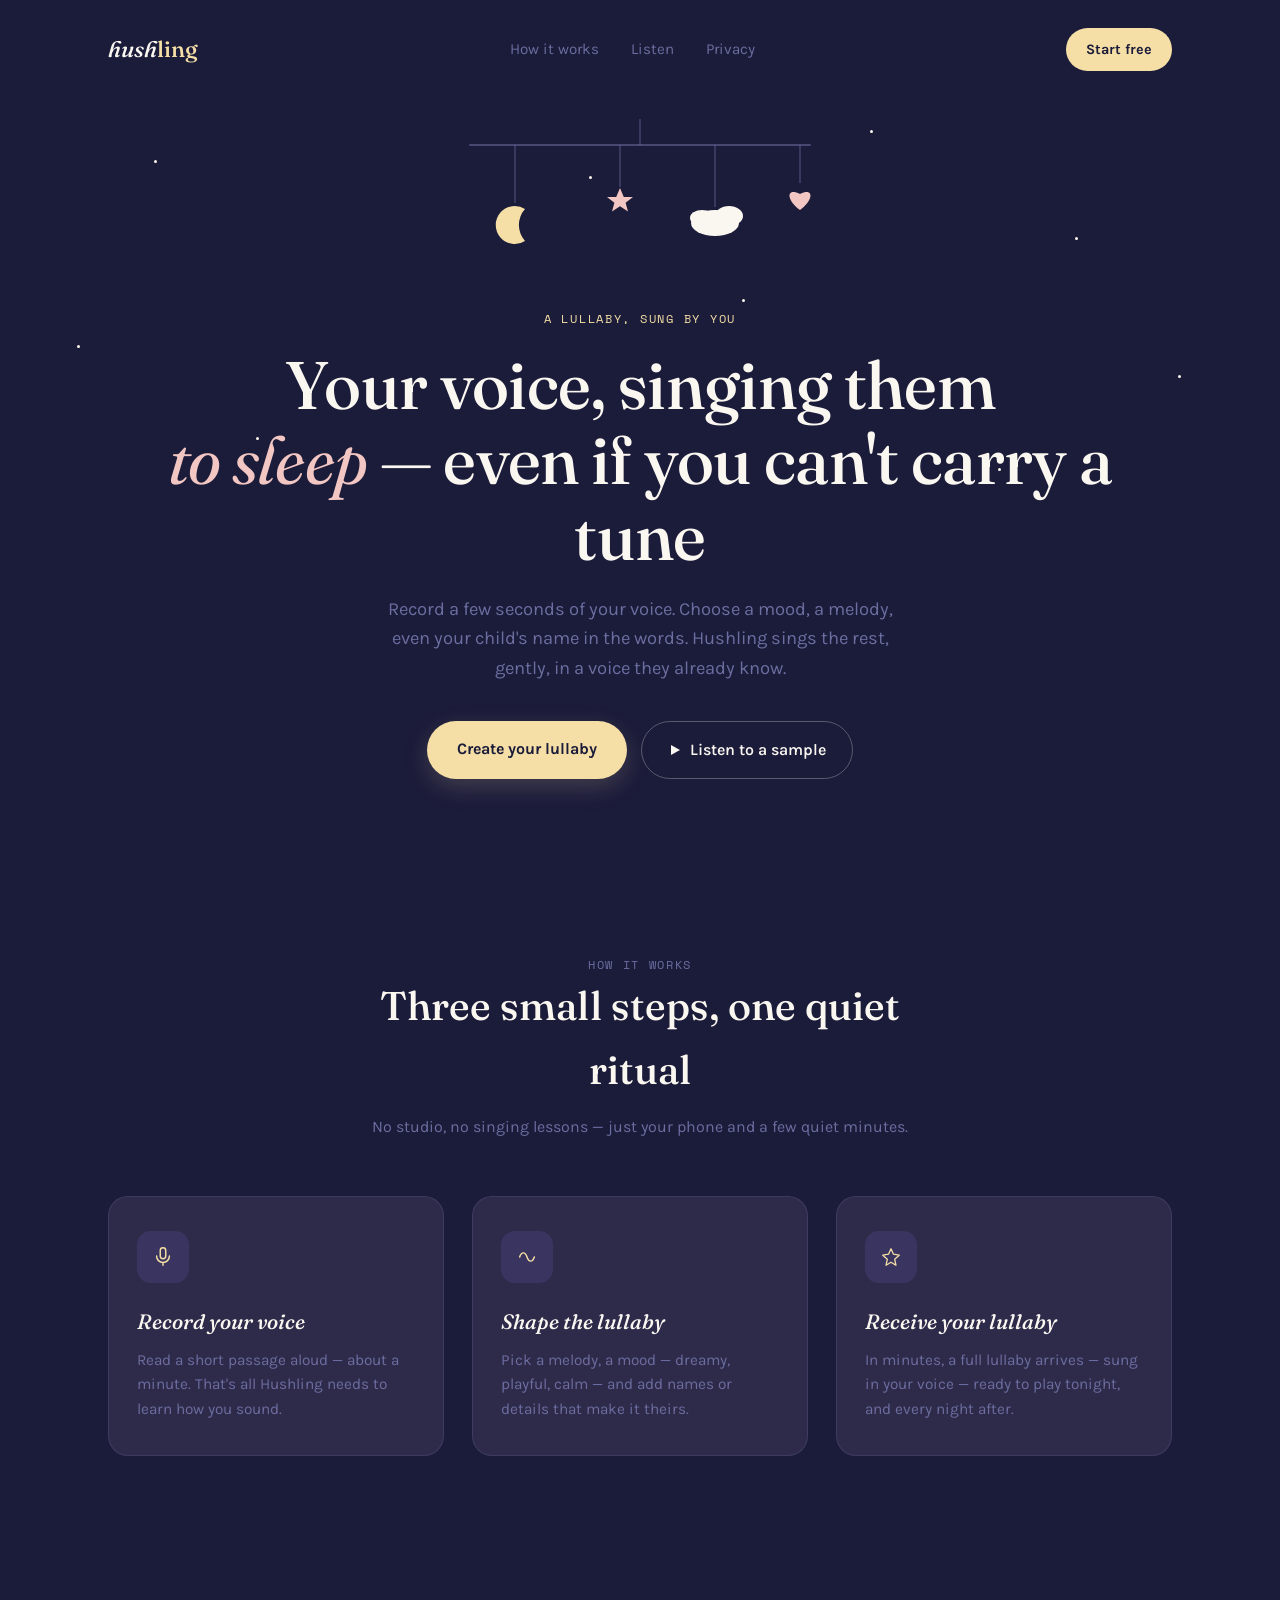
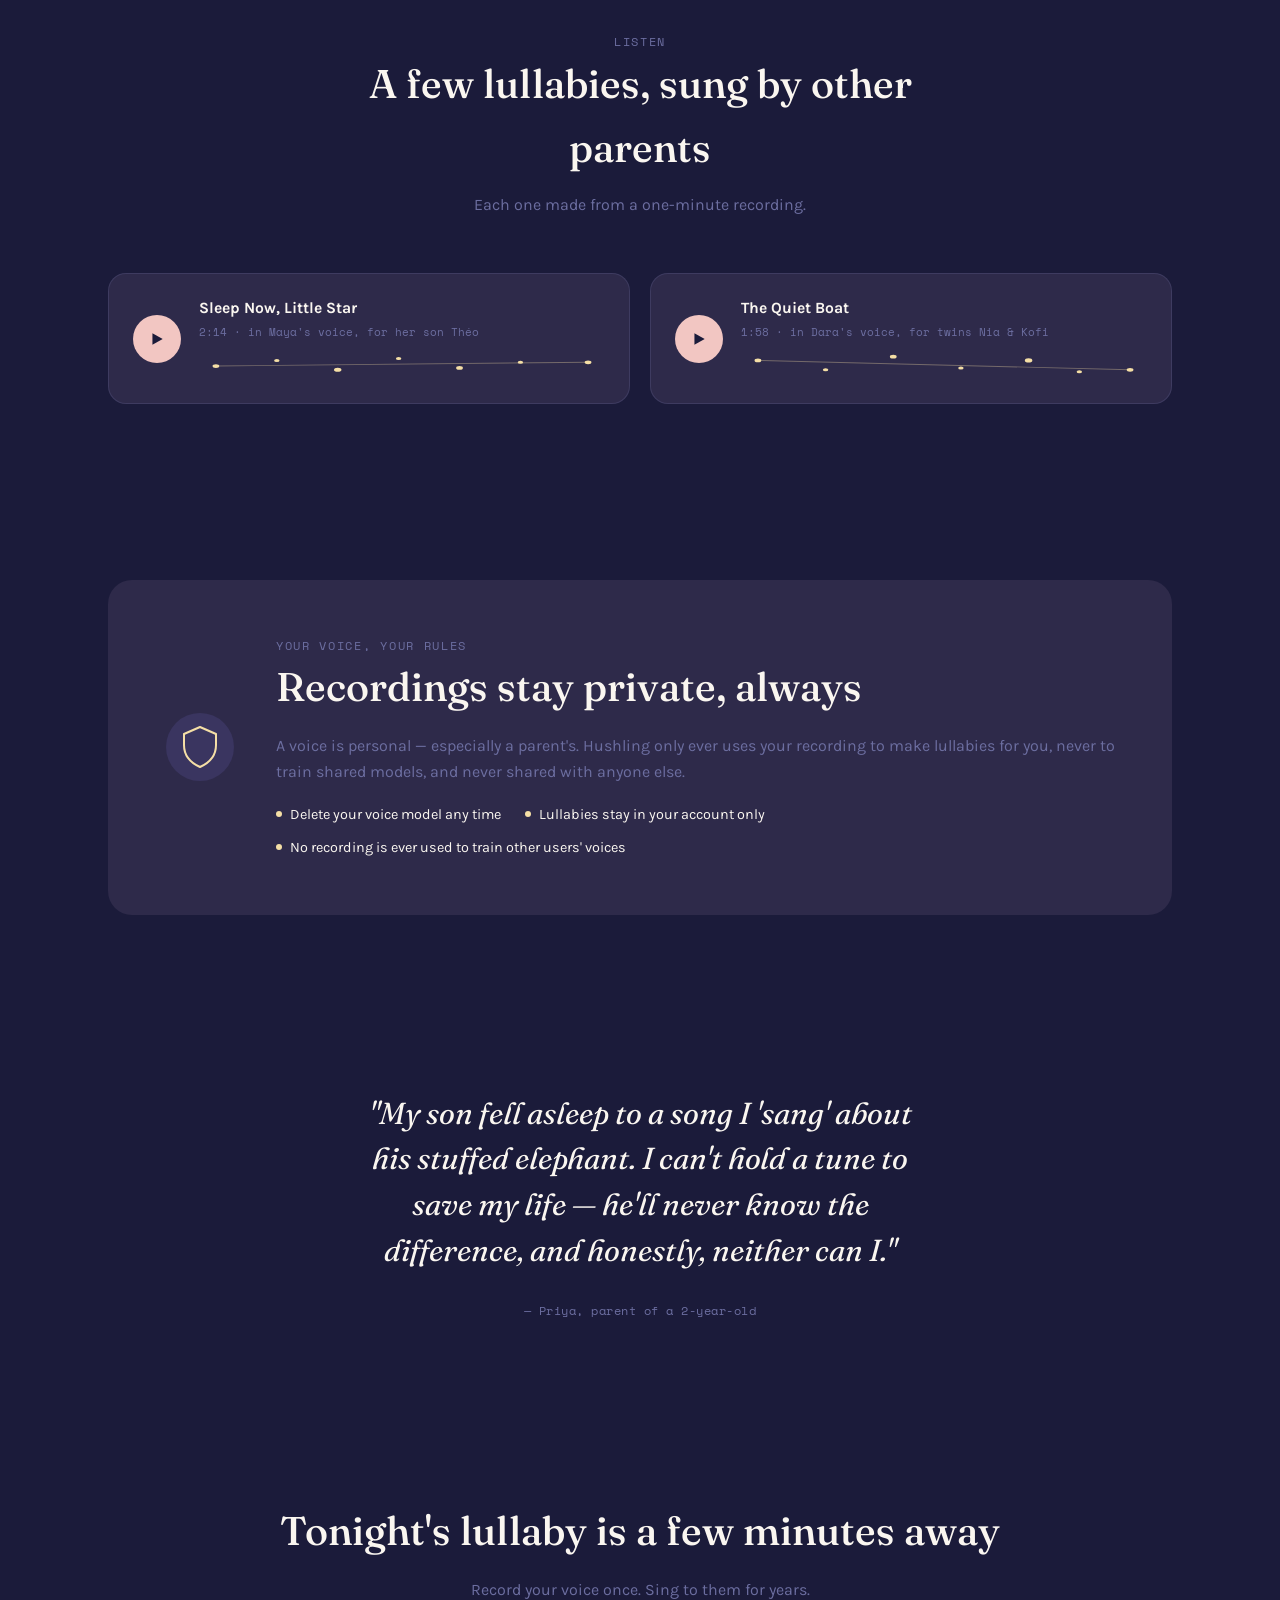
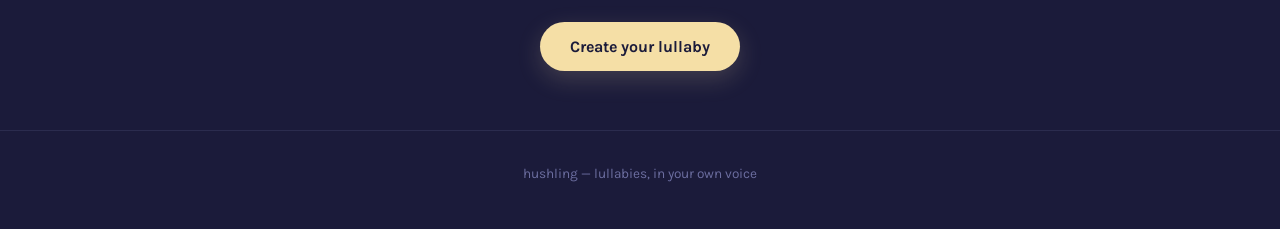
==== landing/index.html @ 147f301c "Initial commit: create-next-app scaffold" ====
<!DOCTYPE html>
<html lang="en">
<head>
<meta charset="UTF-8">
<meta name="viewport" content="width=device-width, initial-scale=1.0">
<title>Hushling — Lullabies in your own voice</title>
<link rel="preconnect" href="https://fonts.googleapis.com">
<link href="https://fonts.googleapis.com/css2?family=Fraunces:ital,opsz,wght@0,9..144,400;0,9..144,500;0,9..144,600;1,9..144,400;1,9..144,500&family=Karla:wght@400;500;600;700&family=Space+Mono:wght@400;700&display=swap" rel="stylesheet">
<link rel="stylesheet" href="styles.css">
</head>
<body>

<nav class="nav wrap">
  <div class="logo">hush<span>ling</span></div>
  <div class="nav-links">
    <a href="#how">How it works</a>
    <a href="#samples">Listen</a>
    <a href="#trust">Privacy</a>
  </div>
  <a href="#" class="nav-cta">Start free</a>
</nav>

<header class="hero">
  <div class="stars" aria-hidden="true">
    <div class="star-dot" style="top:8%;  left:12%;"></div>
    <div class="star-dot" style="top:18%; left:84%;"></div>
    <div class="star-dot" style="top:32%; left:6%;"></div>
    <div class="star-dot" style="top:10%; left:46%;"></div>
    <div class="star-dot" style="top:36%; left:92%;"></div>
    <div class="star-dot" style="top:4%;  left:68%;"></div>
    <div class="star-dot" style="top:26%; left:58%;"></div>
    <div class="star-dot" style="top:44%; left:20%;"></div>
    <div class="star-dot" style="top:48%; left:78%;"></div>
  </div>

  <!-- Signature element: a crib mobile.
       Each .swing group pivots exactly where its string meets the bar
       (transform-box: fill-box in the CSS), so the sway never clips. -->
  <svg class="mobile-hanger" viewBox="0 0 520 170" aria-hidden="true">
    <!-- hanging cord + bar -->
    <line x1="260" y1="0"  x2="260" y2="26" stroke="var(--periwinkle)" stroke-width="1.5" opacity="0.5"/>
    <line x1="90"  y1="26" x2="430" y2="26" stroke="var(--periwinkle)" stroke-width="2"   opacity="0.55" stroke-linecap="round"/>

    <!-- moon -->
    <g transform="translate(135,26)">
      <g class="swing">
        <line x1="0" y1="0" x2="0" y2="58" stroke="var(--periwinkle)" stroke-width="1.5" opacity="0.5"/>
        <g class="ornament" transform="translate(0,80)">
          <path d="M 10 -16 A 19 19 0 1 0 10 16 A 24 24 0 0 1 10 -16 Z" fill="var(--butter)"/>
        </g>
      </g>
    </g>

    <!-- star -->
    <g transform="translate(240,26)">
      <g class="swing swing--d1">
        <line x1="0" y1="0" x2="0" y2="42" stroke="var(--periwinkle)" stroke-width="1.5" opacity="0.5"/>
        <g class="ornament ornament--d1" transform="translate(0,56)">
          <path d="M0,-13 L3.8,-4 L13,-4 L5.6,1.8 L8,10.5 L0,5.2 L-8,10.5 L-5.6,1.8 L-13,-4 L-3.8,-4 Z" fill="var(--blush)"/>
        </g>
      </g>
    </g>

    <!-- cloud -->
    <g transform="translate(335,26)">
      <g class="swing swing--d2">
        <line x1="0" y1="0" x2="0" y2="62" stroke="var(--periwinkle)" stroke-width="1.5" opacity="0.5"/>
        <g class="ornament ornament--d2" transform="translate(0,76)">
          <ellipse cx="0"   cy="2"  rx="24" ry="13" fill="var(--cream)"/>
          <ellipse cx="14"  cy="-5" rx="14" ry="10" fill="var(--cream)"/>
          <ellipse cx="-13" cy="-3" rx="12" ry="8"  fill="var(--cream)"/>
        </g>
      </g>
    </g>

    <!-- heart -->
    <g transform="translate(420,26)">
      <g class="swing swing--d3">
        <line x1="0" y1="0" x2="0" y2="38" stroke="var(--periwinkle)" stroke-width="1.5" opacity="0.5"/>
        <g class="ornament" transform="translate(0,52)">
          <path d="M0,13 C-14,3 -14,-10 0,-3 C14,-10 14,3 0,13 Z" fill="var(--blush)"/>
        </g>
      </g>
    </g>
  </svg>

  <div class="wrap">
    <p class="eyebrow">a lullaby, sung by you</p>
    <h1>Your voice, singing them<br><em>to sleep</em> — even if you can't carry a tune</h1>
    <p class="sub">Record a few seconds of your voice. Choose a mood, a melody, even your child's name in the words. Hushling sings the rest, gently, in a voice they already know.</p>
    <div class="hero-ctas">
      <a href="#" class="btn-primary">Create your lullaby</a>
      <a href="#samples" class="btn-secondary">
        <svg width="14" height="14" viewBox="0 0 14 14" fill="none"><path d="M3 2l9 5-9 5V2z" fill="currentColor"/></svg>
        Listen to a sample
      </a>
    </div>
  </div>
</header>

<section id="how">
  <div class="wrap">
    <div class="section-head">
      <p class="kicker">How it works</p>
      <h2>Three small steps, one quiet ritual</h2>
      <p>No studio, no singing lessons — just your phone and a few quiet minutes.</p>
    </div>
    <div class="steps">
      <div class="step">
        <div class="step-icon">
          <svg width="22" height="22" viewBox="0 0 24 24" fill="none"><rect x="9" y="2" width="6" height="12" rx="3" stroke="var(--butter)" stroke-width="1.6"/><path d="M5 11a7 7 0 0014 0M12 18v3" stroke="var(--butter)" stroke-width="1.6" stroke-linecap="round"/></svg>
        </div>
        <h3>Record your voice</h3>
        <p>Read a short passage aloud — about a minute. That's all Hushling needs to learn how you sound.</p>
      </div>
      <div class="step">
        <div class="step-icon">
          <svg width="22" height="22" viewBox="0 0 24 24" fill="none"><path d="M4 12c2-6 6-6 8 0s6 6 8 0" stroke="var(--butter)" stroke-width="1.6" stroke-linecap="round"/></svg>
        </div>
        <h3>Shape the lullaby</h3>
        <p>Pick a melody, a mood — dreamy, playful, calm — and add names or details that make it theirs.</p>
      </div>
      <div class="step">
        <div class="step-icon">
          <svg width="22" height="22" viewBox="0 0 24 24" fill="none"><path d="M12 3l2.6 5.8L21 10l-5 4.4L17.4 21 12 17.7 6.6 21 8 14.4 3 10l6.4-1.2L12 3z" stroke="var(--butter)" stroke-width="1.4" stroke-linejoin="round"/></svg>
        </div>
        <h3>Receive your lullaby</h3>
        <p>In minutes, a full lullaby arrives — sung in your voice — ready to play tonight, and every night after.</p>
      </div>
    </div>
  </div>
</section>

<section id="samples">
  <div class="wrap">
    <div class="section-head">
      <p class="kicker">Listen</p>
      <h2>A few lullabies, sung by other parents</h2>
      <p>Each one made from a one-minute recording.</p>
    </div>
    <div class="samples">
      <div class="sample-card">
        <button class="play-btn" aria-label="Play sample: Sleep Now, Little Star">
          <svg viewBox="0 0 14 14" fill="none"><path d="M3 2l9 5-9 5V2z" fill="var(--ink)"/></svg>
        </button>
        <div class="sample-info">
          <div class="title">Sleep Now, Little Star</div>
          <div class="meta">2:14 · in Maya's voice, for her son Théo</div>
          <svg class="constellation" viewBox="0 0 240 32" preserveAspectRatio="none">
            <line x1="10" y1="16" x2="230" y2="12"/>
            <circle cx="10" cy="16" r="2"/><circle cx="46" cy="10" r="1.6"/><circle cx="82" cy="20" r="2.2"/>
            <circle cx="118" cy="8" r="1.6"/><circle cx="154" cy="18" r="2"/><circle cx="190" cy="12" r="1.6"/><circle cx="230" cy="12" r="2"/>
          </svg>
        </div>
      </div>
      <div class="sample-card">
        <button class="play-btn" aria-label="Play sample: The Quiet Boat">
          <svg viewBox="0 0 14 14" fill="none"><path d="M3 2l9 5-9 5V2z" fill="var(--ink)"/></svg>
        </button>
        <div class="sample-info">
          <div class="title">The Quiet Boat</div>
          <div class="meta">1:58 · in Dara's voice, for twins Nia & Kofi</div>
          <svg class="constellation" viewBox="0 0 240 32" preserveAspectRatio="none">
            <line x1="10" y1="10" x2="230" y2="20"/>
            <circle cx="10" cy="10" r="2"/><circle cx="50" cy="20" r="1.6"/><circle cx="90" cy="6" r="2"/>
            <circle cx="130" cy="18" r="1.6"/><circle cx="170" cy="10" r="2.2"/><circle cx="200" cy="22" r="1.6"/><circle cx="230" cy="20" r="2"/>
          </svg>
        </div>
      </div>
    </div>
  </div>
</section>

<section id="trust">
  <div class="wrap">
    <div class="trust">
      <svg class="trust-icon" width="72" height="72" viewBox="0 0 72 72" fill="none">
        <circle cx="36" cy="36" r="34" fill="var(--plum-light)"/>
        <path d="M36 16l16 7v11c0 12-7 18-16 22-9-4-16-10-16-22V23l16-7z" stroke="var(--butter)" stroke-width="2" stroke-linejoin="round"/>
      </svg>
      <div>
        <p class="kicker">Your voice, your rules</p>
        <h2>Recordings stay private, always</h2>
        <p>A voice is personal — especially a parent's. Hushling only ever uses your recording to make lullabies for you, never to train shared models, and never shared with anyone else.</p>
        <ul>
          <li>Delete your voice model any time</li>
          <li>Lullabies stay in your account only</li>
          <li>No recording is ever used to train other users' voices</li>
        </ul>
      </div>
    </div>
  </div>
</section>

<section class="testimonial">
  <div class="wrap">
    <blockquote>"My son fell asleep to a song I 'sang' about his stuffed elephant. I can't hold a tune to save my life — he'll never know the difference, and honestly, neither can I."</blockquote>
    <cite>— Priya, parent of a 2-year-old</cite>
  </div>
</section>

<section class="closing">
  <div class="wrap">
    <h2>Tonight's lullaby is a few minutes away</h2>
    <p>Record your voice once. Sing to them for years.</p>
    <a href="#" class="btn-primary">Create your lullaby</a>
  </div>
</section>

<footer>
  <div class="wrap">hushling — lullabies, in your own voice</div>
</footer>

</body>
</html>
---- landing/styles.css ----
/* ============================================================
   HUSHLING — design system
   Twilight nursery: ink indigo night, moonlight butter accents.
   Typography: Fraunces (display) · Karla (body) · Space Mono (labels)
   ============================================================ */

:root{
  /* Palette */
  --ink: #1B1B3A;            /* night sky — page background */
  --plum: #2E2A4A;           /* card / section surfaces */
  --plum-light: #3A3560;     /* raised surfaces, icon chips */
  --periwinkle: #6C6EA0;     /* secondary text, borders */
  --butter: #F5DFA6;         /* primary accent — moonlight */
  --blush: #F2C6C2;          /* warm accent — voice & care */
  --cream: #FAF6F0;          /* main text on dark */

  /* Derived */
  --border-soft: rgba(108,110,160,0.25);
  --border-softer: rgba(250,246,240,0.28);
  --shadow-butter: 0 8px 24px rgba(245,223,166,0.18);

  /* Type */
  --font-display: 'Fraunces', serif;
  --font-body: 'Karla', sans-serif;
  --font-mono: 'Space Mono', monospace;

  /* Rhythm */
  --radius-card: 20px;
  --radius-pill: 100px;
  --section-pad: clamp(56px, 10vw, 88px);
}

/* ---------- Base ---------- */
*{ box-sizing: border-box; }
html{ scroll-behavior: smooth; }
body{
  margin: 0;
  background: var(--ink);
  color: var(--cream);
  font-family: var(--font-body);
  line-height: 1.6;
  -webkit-font-smoothing: antialiased;
}
img, svg{ display: block; max-width: 100%; }
a{ color: inherit; }
::selection{ background: var(--butter); color: var(--ink); }

:focus-visible{
  outline: 2px solid var(--butter);
  outline-offset: 3px;
  border-radius: 4px;
}

.wrap{
  max-width: 1120px;
  margin: 0 auto;
  padding: 0 clamp(18px, 5vw, 28px);
}

/* ---------- Nav ---------- */
.nav{
  display: flex;
  align-items: center;
  justify-content: space-between;
  gap: 16px;
  padding-top: clamp(18px, 4vw, 28px);
  padding-bottom: clamp(18px, 4vw, 28px);
}
.logo{
  font-family: var(--font-display);
  font-style: italic;
  font-weight: 500;
  font-size: 1.4rem;
}
.logo span{ color: var(--butter); font-style: normal; }
.nav-links{
  display: flex;
  gap: 32px;
  font-size: 0.95rem;
  color: var(--periwinkle);
}
.nav-links a{ text-decoration: none; transition: color .2s; }
.nav-links a:hover{ color: var(--cream); }
.nav-cta{
  background: var(--butter);
  color: var(--ink);
  padding: 10px 20px;
  border-radius: var(--radius-pill);
  font-weight: 700;
  font-size: 0.9rem;
  text-decoration: none;
  white-space: nowrap;
}

/* ---------- Hero ---------- */
.hero{
  padding-top: clamp(8px, 3vw, 20px);
  padding-bottom: var(--section-pad);
  text-align: center;
  position: relative;
}

/* Starfield */
.stars{
  position: absolute;
  inset: 0;
  pointer-events: none;
  z-index: 0;
  overflow: hidden;
}
.star-dot{
  position: absolute;
  width: 3px; height: 3px;
  background: var(--cream);
  border-radius: 50%;
  animation: twinkle 4s ease-in-out infinite;
}
.star-dot:nth-child(2n){ animation-delay: 1.3s; }
.star-dot:nth-child(3n){ animation-delay: 2.6s; }
@keyframes twinkle{
  0%, 100%{ opacity: .15; }
  50%     { opacity: .7; }
}

/* --- Signature element: the crib mobile ---
   Each ornament swings from the exact point where its string
   meets the bar. transform-box: fill-box makes the pivot local
   to the group, so nothing drifts out of frame. */
.mobile-hanger{
  position: relative;
  z-index: 1;
  margin: 0 auto;
  width: min(520px, 100%);
  overflow: visible;
}
.swing{
  transform-box: fill-box;
  transform-origin: 50% 0;
  animation: sway 7s ease-in-out infinite;
}
.swing--d1{ animation-delay: -1.5s; }
.swing--d2{ animation-delay: -3s; }
.swing--d3{ animation-delay: -4.5s; }
@keyframes sway{
  0%, 100%{ transform: rotate(-2.5deg); }
  50%     { transform: rotate(2.5deg); }
}
.ornament{
  animation: glow 3.6s ease-in-out infinite;
}
.ornament--d1{ animation-delay: -1.2s; }
.ornament--d2{ animation-delay: -2.4s; }
@keyframes glow{
  0%, 100%{ opacity: .8; }
  50%     { opacity: 1; }
}

/* Hero copy */
.eyebrow{
  font-family: var(--font-mono);
  font-size: 0.78rem;
  letter-spacing: 0.14em;
  text-transform: uppercase;
  color: var(--butter);
  margin: 20px 0 18px;
}
h1{
  font-family: var(--font-display);
  font-weight: 500;
  font-size: clamp(2.1rem, 6.5vw, 4.2rem);
  line-height: 1.12;
  margin: 0 0 22px;
  letter-spacing: -0.01em;
}
h1 em{
  font-style: italic;
  font-weight: 400;
  color: var(--blush);
}
.sub{
  font-size: clamp(1rem, 2.5vw, 1.15rem);
  color: var(--periwinkle);
  max-width: 540px;
  margin: 0 auto 38px;
}
.hero-ctas{
  display: flex;
  gap: 14px;
  justify-content: center;
  flex-wrap: wrap;
}

/* ---------- Buttons ---------- */
.btn-primary{
  background: var(--butter);
  color: var(--ink);
  padding: 15px 30px;
  border-radius: var(--radius-pill);
  font-weight: 700;
  text-decoration: none;
  font-size: 1rem;
  box-shadow: var(--shadow-butter);
  transition: transform .2s ease;
}
.btn-primary:hover{ transform: translateY(-2px); }
.btn-secondary{
  background: transparent;
  color: var(--cream);
  padding: 15px 26px;
  border-radius: var(--radius-pill);
  border: 1px solid var(--border-softer);
  font-weight: 600;
  text-decoration: none;
  font-size: 1rem;
  display: inline-flex;
  align-items: center;
  gap: 8px;
  transition: border-color .2s ease;
}
.btn-secondary:hover{ border-color: var(--butter); }

/* ---------- Section shell ---------- */
section{ padding: var(--section-pad) 0; }
.section-head{
  text-align: center;
  max-width: 560px;
  margin: 0 auto clamp(36px, 7vw, 56px);
}
.kicker{
  font-family: var(--font-mono);
  font-size: 0.75rem;
  letter-spacing: 0.14em;
  text-transform: uppercase;
  color: var(--butter);
  margin-bottom: 14px;
}
h2{
  font-family: var(--font-display);
  font-weight: 500;
  font-size: clamp(1.7rem, 4.2vw, 2.5rem);
  margin: 0 0 12px;
}
.section-head p{ color: var(--periwinkle); margin: 0; }

/* ---------- How it works ---------- */
.steps{
  display: grid;
  grid-template-columns: repeat(3, 1fr);
  gap: clamp(16px, 3vw, 28px);
}
.step{
  background: var(--plum);
  border: 1px solid var(--border-soft);
  border-radius: var(--radius-card);
  padding: clamp(26px, 4vw, 34px) clamp(22px, 3.5vw, 28px);
}
.step-icon{
  width: 52px; height: 52px;
  border-radius: 14px;
  background: var(--plum-light);
  display: flex;
  align-items: center;
  justify-content: center;
  margin-bottom: 22px;
}
.step h3{
  font-family: var(--font-display);
  font-weight: 500;
  font-style: italic;
  font-size: 1.3rem;
  margin: 0 0 10px;
}
.step p{
  color: var(--periwinkle);
  font-size: 0.96rem;
  margin: 0;
}

/* ---------- Samples ---------- */
.samples{
  display: grid;
  grid-template-columns: repeat(2, 1fr);
  gap: 20px;
}
.sample-card{
  background: var(--plum);
  border: 1px solid var(--border-soft);
  border-radius: 18px;
  padding: 22px 24px;
  display: flex;
  align-items: center;
  gap: 18px;
}
.play-btn{
  flex: 0 0 auto;
  width: 48px; height: 48px;
  border-radius: 50%;
  background: var(--blush);
  border: none;
  display: flex;
  align-items: center;
  justify-content: center;
  cursor: pointer;
  transition: transform .15s ease;
}
.play-btn:hover{ transform: scale(1.06); }
.play-btn svg{ width: 16px; height: 16px; }
.sample-info{ flex: 1; min-width: 0; }
.sample-info .title{
  font-weight: 700;
  font-size: 0.98rem;
  margin-bottom: 2px;
}
.sample-info .meta{
  font-family: var(--font-mono);
  font-size: 0.7rem;
  color: var(--periwinkle);
}
.constellation{ height: 30px; margin-top: 10px; width: 100%; }
.constellation circle{ fill: var(--butter); }
.constellation line{ stroke: rgba(245,223,166,0.35); stroke-width: 1; }

/* ---------- Trust ---------- */
.trust{
  background: var(--plum);
  border-radius: 24px;
  padding: clamp(34px, 6vw, 56px);
  display: flex;
  gap: 40px;
  align-items: center;
}
.trust-icon{ flex: 0 0 auto; }
.trust h2{ margin-bottom: 14px; }
.trust p{ color: var(--periwinkle); margin: 0; }
.trust ul{
  list-style: none;
  padding: 0;
  margin: 18px 0 0;
  display: flex;
  flex-wrap: wrap;
  gap: 10px 24px;
  font-size: 0.9rem;
}
.trust ul li{
  display: flex;
  align-items: center;
  gap: 8px;
}
.trust ul li::before{
  content: "";
  width: 6px; height: 6px;
  border-radius: 50%;
  background: var(--butter);
  flex: 0 0 auto;
}

/* ---------- Testimonial ---------- */
.testimonial{
  text-align: center;
  max-width: 640px;
  margin: 0 auto;
}
.testimonial blockquote{
  font-family: var(--font-display);
  font-style: italic;
  font-weight: 400;
  font-size: clamp(1.25rem, 3.2vw, 1.9rem);
  line-height: 1.5;
  margin: 0 0 24px;
}
.testimonial cite{
  font-style: normal;
  font-family: var(--font-mono);
  font-size: 0.78rem;
  color: var(--periwinkle);
  letter-spacing: 0.04em;
}

/* ---------- Closing ---------- */
.closing{
  text-align: center;
  padding-bottom: clamp(48px, 8vw, 70px);
}
.closing h2{ margin-bottom: 14px; }
.closing p{ color: var(--periwinkle); margin: 0 0 32px; }

footer{
  border-top: 1px solid rgba(108,110,160,0.2);
  padding: 32px 0 44px;
  text-align: center;
  color: var(--periwinkle);
  font-size: 0.85rem;
}

/* ============================================================
   Responsive
   ============================================================ */
@media (max-width: 860px){
  .steps{ grid-template-columns: 1fr; }
  .trust{
    flex-direction: column;
    text-align: center;
  }
  .trust ul{ justify-content: center; }
}

@media (max-width: 720px){
  .nav-links{ display: none; }
  .samples{ grid-template-columns: 1fr; }
}

@media (max-width: 480px){
  .hero-ctas{ flex-direction: column; align-items: stretch; }
  .btn-primary, .btn-secondary{ text-align: center; justify-content: center; }
  .sample-card{ padding: 18px; gap: 14px; }
}

/* ---------- Reduced motion ---------- */
@media (prefers-reduced-motion: reduce){
  *{
    animation-duration: 0.01ms !important;
    animation-iteration-count: 1 !important;
    transition-duration: 0.01ms !important;
  }
  html{ scroll-behavior: auto; }
}
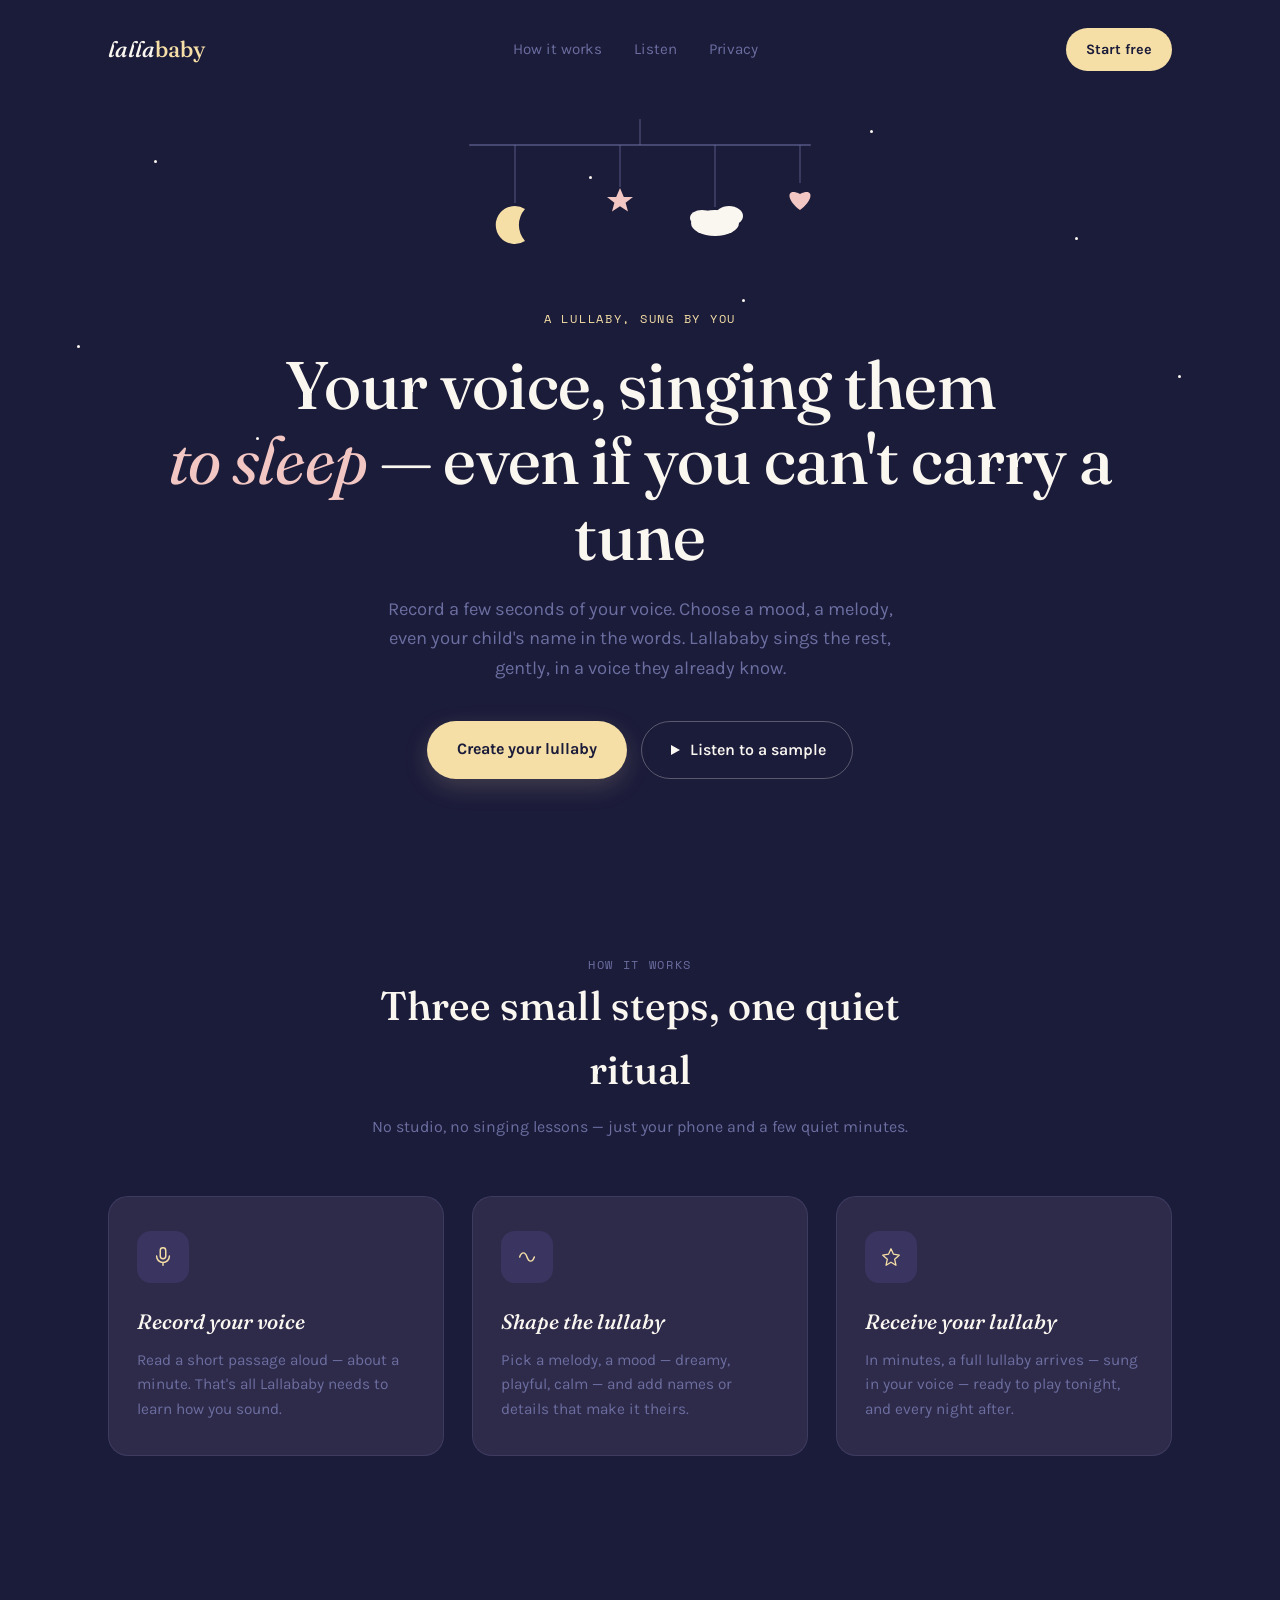
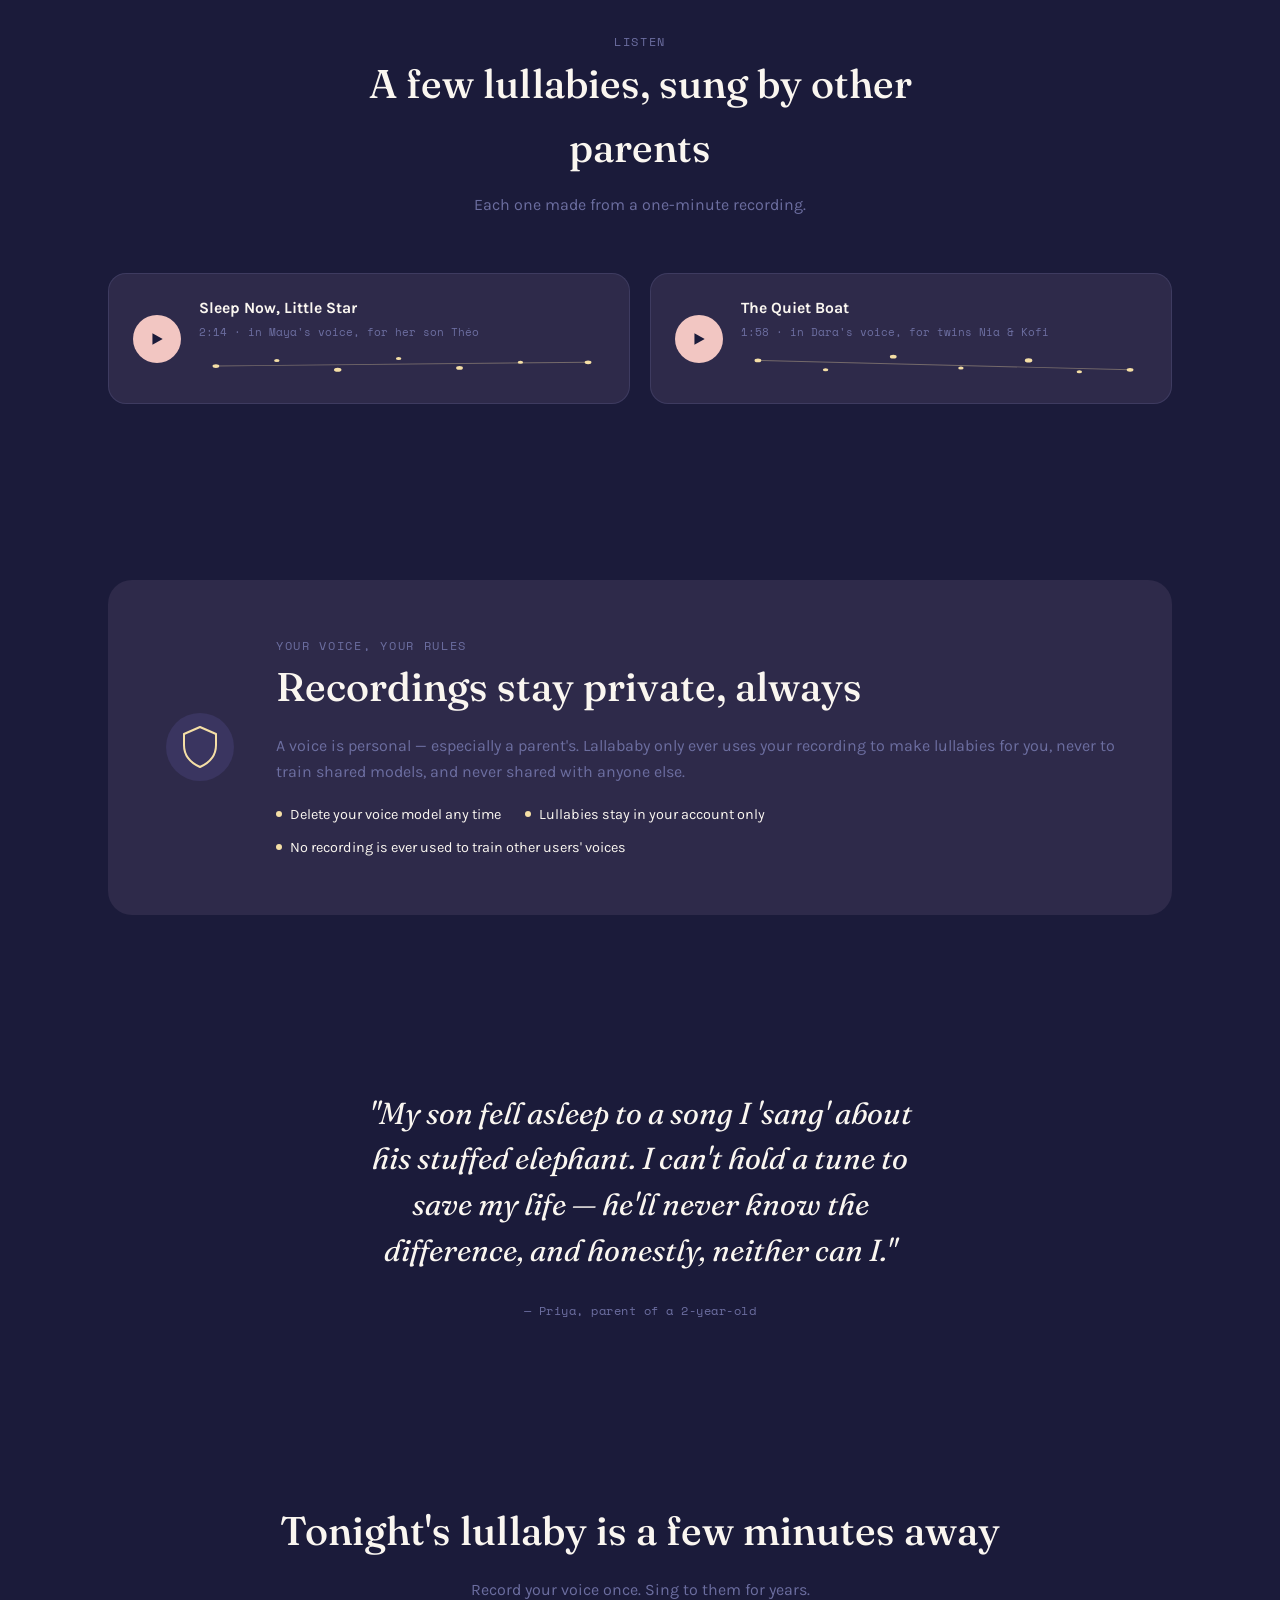
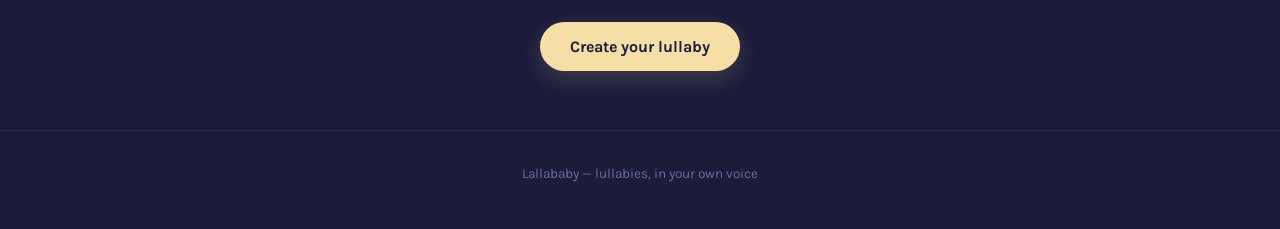
==== commit f0a2c4d1: "Hushling replacement" ====
--- a/landing/index.html
+++ b/landing/index.html
@@ -3,7 +3,7 @@
 <head>
 <meta charset="UTF-8">
 <meta name="viewport" content="width=device-width, initial-scale=1.0">
-<title>Hushling — Lullabies in your own voice</title>
+<title>Lallababy — Lullabies in your own voice</title>
 <link rel="preconnect" href="https://fonts.googleapis.com">
 <link href="https://fonts.googleapis.com/css2?family=Fraunces:ital,opsz,wght@0,9..144,400;0,9..144,500;0,9..144,600;1,9..144,400;1,9..144,500&family=Karla:wght@400;500;600;700&family=Space+Mono:wght@400;700&display=swap" rel="stylesheet">
 <link rel="stylesheet" href="styles.css">
@@ -11,7 +11,7 @@
 <body>
 
 <nav class="nav wrap">
-  <div class="logo">hush<span>ling</span></div>
+  <div class="logo">lalla<span>baby</span></div>
   <div class="nav-links">
     <a href="#how">How it works</a>
     <a href="#samples">Listen</a>
@@ -87,7 +87,7 @@
   <div class="wrap">
     <p class="eyebrow">a lullaby, sung by you</p>
     <h1>Your voice, singing them<br><em>to sleep</em> — even if you can't carry a tune</h1>
-    <p class="sub">Record a few seconds of your voice. Choose a mood, a melody, even your child's name in the words. Hushling sings the rest, gently, in a voice they already know.</p>
+    <p class="sub">Record a few seconds of your voice. Choose a mood, a melody, even your child's name in the words. Lallababy sings the rest, gently, in a voice they already know.</p>
     <div class="hero-ctas">
       <a href="#" class="btn-primary">Create your lullaby</a>
       <a href="#samples" class="btn-secondary">
@@ -111,7 +111,7 @@
           <svg width="22" height="22" viewBox="0 0 24 24" fill="none"><rect x="9" y="2" width="6" height="12" rx="3" stroke="var(--butter)" stroke-width="1.6"/><path d="M5 11a7 7 0 0014 0M12 18v3" stroke="var(--butter)" stroke-width="1.6" stroke-linecap="round"/></svg>
         </div>
         <h3>Record your voice</h3>
-        <p>Read a short passage aloud — about a minute. That's all Hushling needs to learn how you sound.</p>
+        <p>Read a short passage aloud — about a minute. That's all Lallababy needs to learn how you sound.</p>
       </div>
       <div class="step">
         <div class="step-icon">
@@ -181,7 +181,7 @@
       <div>
         <p class="kicker">Your voice, your rules</p>
         <h2>Recordings stay private, always</h2>
-        <p>A voice is personal — especially a parent's. Hushling only ever uses your recording to make lullabies for you, never to train shared models, and never shared with anyone else.</p>
+        <p>A voice is personal — especially a parent's. Lallababy only ever uses your recording to make lullabies for you, never to train shared models, and never shared with anyone else.</p>
         <ul>
           <li>Delete your voice model any time</li>
           <li>Lullabies stay in your account only</li>
@@ -208,7 +208,7 @@
 </section>
 
 <footer>
-  <div class="wrap">hushling — lullabies, in your own voice</div>
+  <div class="wrap">Lallababy — lullabies, in your own voice</div>
 </footer>
 
 </body>
--- a/landing/styles.css
+++ b/landing/styles.css
@@ -1,5 +1,5 @@
 /* ============================================================
-   HUSHLING — design system
+   Lallababy — design system
    Twilight nursery: ink indigo night, moonlight butter accents.
    Typography: Fraunces (display) · Karla (body) · Space Mono (labels)
    ============================================================ */
